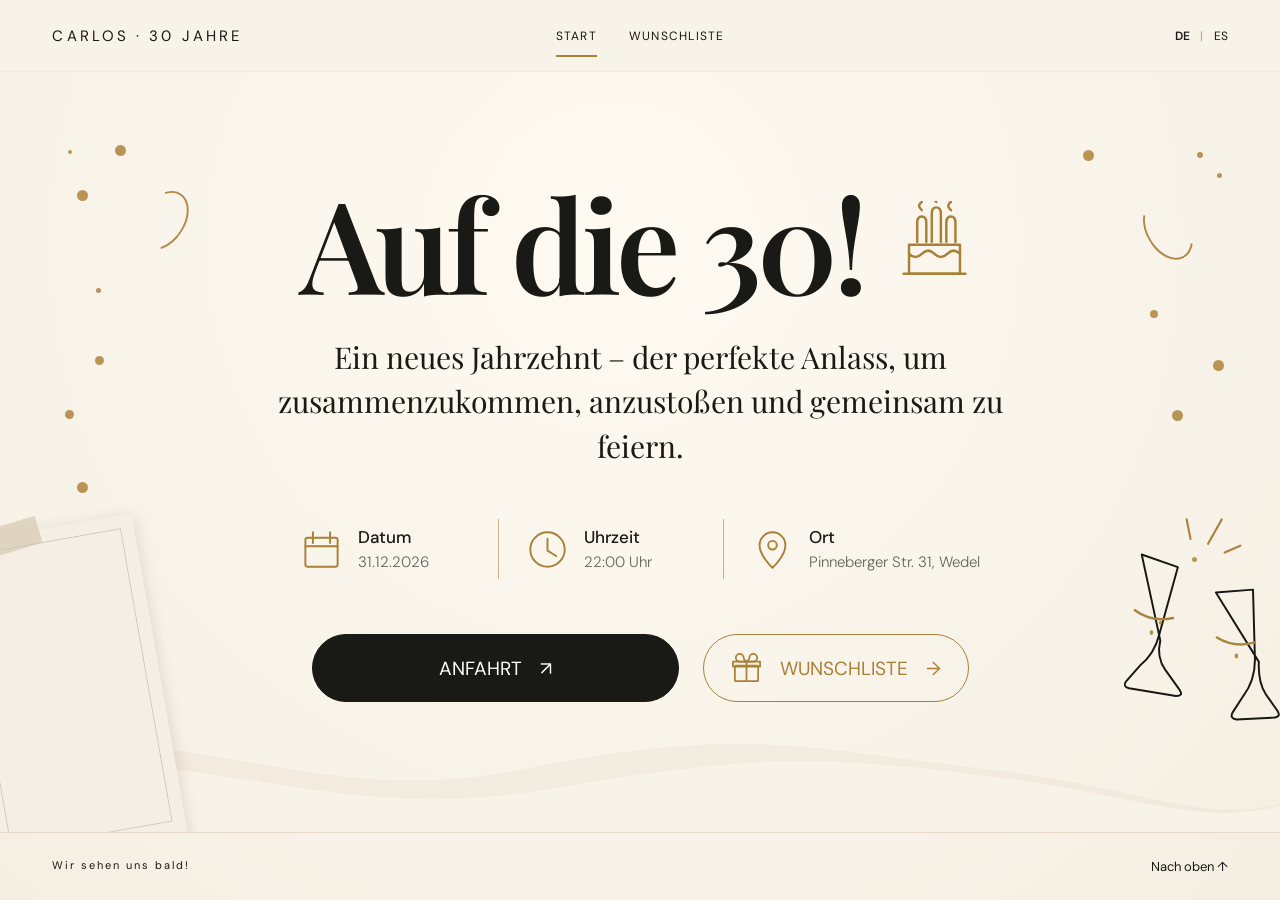
==== index.html @ d08de198 "Diseño primero" ====
<!doctype html>
<html lang="de">
<head>
  <meta charset="utf-8">
  <meta name="viewport" content="width=device-width, initial-scale=1">
  <meta name="theme-color" content="#f8f3e9">
  <title>Carlos · 30 Jahre</title>
  <link rel="preconnect" href="https://fonts.googleapis.com">
  <link rel="preconnect" href="https://fonts.gstatic.com" crossorigin>
  <link href="https://fonts.googleapis.com/css2?family=DM+Sans:wght@300;400;500;600&family=Playfair+Display:wght@400;500;600;700&display=swap" rel="stylesheet">
  <link rel="stylesheet" href="css/styles.css">
</head>
<body>
  <header class="header">
    <a class="wordmark" href="#inicio" data-i18n="wordmark">CARLOS · 30 JAHRE</a>
    <button class="menu-toggle" aria-label="Menü öffnen" aria-expanded="false" data-i18n-aria-label="menuOpen">☰</button>
    <nav class="nav">
      <a class="active" href="#inicio" data-i18n="home">START</a>
      <a href="#wishlist" data-i18n="wishlist" data-view="wishlist">WUNSCHLISTE</a>
    </nav>
    <div class="languages" aria-label="Sprache auswählen">
      <button class="selected" data-lang="de" aria-pressed="true">DE</button>
      <span>|</span>
      <button data-lang="es" aria-pressed="false">ES</button>
    </div>
  </header>

  <main>
    <section class="hero" id="inicio">
      <div class="confetti" aria-hidden="true">
        <i class="dot d1"></i><i class="dot d2"></i><i class="dot d3"></i><i class="dot d4"></i>
        <i class="dot d5"></i><i class="dot d6"></i><i class="dot d7"></i><i class="dot d8"></i>
        <i class="dot d9"></i><i class="dot d10"></i><i class="dot d11"></i><i class="dot d12"></i>
        <i class="dot d13"></i><i class="dot d14"></i><i class="dot d15"></i><i class="dot d16"></i>
        <i class="squiggle q1"></i><i class="squiggle q2"></i><i class="squiggle q3"></i>
      </div>

      <div class="hero-copy">

        <div class="headline-row">
          <h1 data-i18n="headline">Auf die 30!</h1>
          <svg class="cake" viewBox="0 0 100 100" aria-label="Geburtstagstorte" role="img" data-i18n-aria-label="cakeAlt">
            <g fill="none" stroke="currentColor" stroke-width="2.7" stroke-linecap="round" stroke-linejoin="round">
              <path d="M22 48h56v32H22zM22 58q7 7 14 0t14 0t14 0t14 0"/>
              <path d="M16 80h68M31 45V24q0-7 5-7t5 7v21M47 45V14q0-7 5-7t5 7v31M63 45V24q0-7 5-7t5 7v21"/>
              <path d="M36 10q-6-5 0-9M52 1q-6-5 0-9M68 10q-6-5 0-9"/>
            </g>
          </svg>
        </div>

        <p class="subtitle" data-i18n="subtitle">Ein neues Jahrzehnt – der perfekte Anlass, um zusammenzukommen, anzustoßen und gemeinsam zu feiern.</p>

        <div class="event-info">
          <div class="info-item">
            <svg viewBox="0 0 40 40" aria-hidden="true"><g fill="none" stroke="currentColor" stroke-width="1.8" stroke-linecap="round" stroke-linejoin="round"><rect x="5" y="9" width="30" height="27" rx="2"/><path d="M12 4v10M28 4v10M5 17h30"/></g></svg>
            <div><strong data-i18n="dateLabel">Datum</strong><span>31.12.2026</span></div>
          </div>
          <div class="info-item">
            <svg viewBox="0 0 40 40" aria-hidden="true"><g fill="none" stroke="currentColor" stroke-width="1.8" stroke-linecap="round" stroke-linejoin="round"><circle cx="20" cy="20" r="16"/><path d="M20 10v11l8 5"/></g></svg>
            <div><strong data-i18n="timeLabel">Uhrzeit</strong><span>22:00 Uhr</span></div>
          </div>
          <div class="info-item">
            <svg viewBox="0 0 40 40" aria-hidden="true"><g fill="none" stroke="currentColor" stroke-width="1.8" stroke-linecap="round" stroke-linejoin="round"><path d="M32 16c0 10-12 21-12 21S8 26 8 16a12 12 0 1 1 24 0Z"/><circle cx="20" cy="16" r="4"/></g></svg>
            <div><strong data-i18n="placeLabel">Ort</strong><span>Pinneberger Str. 31, Wedel</span></div>
          </div>
        </div>

        <div class="actions">
          <a class="button primary" href="https://www.google.com/maps/search/?api=1&amp;query=Pinneberger+Str.+31%2C+Wedel" target="_blank" rel="noopener noreferrer"><span data-i18n="directions">ANFAHRT</span> <span>↗</span></a>
          <a class="button secondary" href="#wishlist" data-view="wishlist">
            <svg viewBox="0 0 32 32" aria-hidden="true"><g fill="none" stroke="currentColor" stroke-width="1.8" stroke-linecap="round" stroke-linejoin="round"><rect x="4" y="13" width="24" height="16" rx="1"/><path d="M2 9h28v5H2zM16 9v20"/><path d="M16 9H9a4 4 0 1 1 4-4c0 2 3 4 3 4Z"/><path d="M16 9h7a4 4 0 1 0-4-4c0 2-3 4-3 4Z"/></g></svg>
            <span data-i18n="wishlist">WUNSCHLISTE</span> <span>→</span>
          </a>
        </div>
      </div>

      <div class="photo-frame" aria-hidden="true"><img src="assets/dinner-photo.jpg" alt=""></div>

      <svg class="champagne" viewBox="0 0 210 300" aria-hidden="true">
        <g fill="none" stroke="#171713" stroke-width="2" stroke-linecap="round" stroke-linejoin="round">
          <path d="M54 45 91 58 72 127q-5 20-20 32l-14 16q-4 5 3 7l48 8q8 0 4-6l-15-21q-9-13-5-30z"/><path d="M47 102q18 13 39 8" stroke="#aa833e" stroke-width="2.5"/>
          <path d="M130 84 168 81 170 153q0 21-12 37l-11 17q-3 6 4 7l39-2q7-1 3-7l-12-17q-8-13-7-33z"/><path d="M131 130q18 11 39 5" stroke="#aa833e" stroke-width="2.5"/>
          <path d="M104 29l-4-20M122 34l14-25M139 43l16-7" stroke="#aa833e" stroke-width="2.2"/>
        </g>
        <g fill="#b28a45"><ellipse cx="64" cy="125" rx="1.8" ry="2.5"/><ellipse cx="73" cy="115" rx="1.5" ry="2"/><ellipse cx="151" cy="149" rx="1.8" ry="2.5"/></g>
      </svg>

      <svg class="wave" viewBox="0 0 1440 120" preserveAspectRatio="none" aria-hidden="true"><path d="M0 40C220 5 350 100 590 57S900 35 1100 56s245 56 340 36V120H0Z" fill="#e9dfcf" opacity=".42"/><path d="M0 62C220 25 360 115 610 78s310-35 500-14 230 50 330 30v26H0Z" fill="#f8f3e9"/></svg>
    </section>

    <section class="wishlist-section" id="wishlist" hidden aria-labelledby="wishlist-title">
      <div class="wishlist-intro">
        <h1 id="wishlist-title" data-i18n="wishlistTitle">Eine kleine Wunschliste</h1>
        <p class="wishlist-lead" data-i18n="wishlistLead">Wenn du mir etwas schenken möchtest, findest du hier ein paar Ideen. Das Wichtigste ist, dass wir zusammen feiern. ♡</p>
      </div>
      <p class="wishlist-status" id="wishlist-status" role="status" aria-live="polite" data-i18n="wishlistLoading">Die Wunschliste wird geladen …</p>
      <div class="gift-grid" id="gift-grid"></div>
      <p class="wishlist-note" data-i18n="wishlistNote">Danke, dass du mit mir feierst. ♡</p>
    </section>
    <iframe name="wishlist-api-frame" id="wishlist-api-frame" title="" aria-hidden="true" class="api-frame"></iframe>
  </main>

  <footer><span data-i18n="footer">Wir sehen uns bald!</span><a href="#inicio" data-i18n="backToTop">Nach oben ↑</a></footer>
  <script src="js/script.js"></script>
</body>
</html>
---- css/styles.css ----
/* Carlos · 30 Jahre — visual system based on the supplied reference */
:root{--paper:#f8f3e9;--ink:#191915;--gold:#a98038;--line:#d7c5a7;--muted:#85827b;--serif:"Playfair Display",Georgia,serif;--sans:"DM Sans",Arial,sans-serif}
*{box-sizing:border-box}
html{scroll-behavior:smooth}
body{margin:0;color:var(--ink);background:radial-gradient(ellipse at 48% 27%,#fffaf1 0,#f8f3e9 63%,#f5eee2 100%);font-family:var(--sans);font-weight:400}
a{color:inherit;text-decoration:none}
button{font:inherit}
.header{height:72px;display:grid;grid-template-columns:1fr auto 1fr;align-items:center;padding:0 4.1%;position:relative;z-index:10;background:rgba(248,243,233,.94);border-bottom:1px solid rgba(191,169,133,.12)}
.wordmark{font-size:15px;letter-spacing:3.1px;white-space:nowrap}
.nav{display:flex;align-items:center;gap:32px;height:100%}
.nav a{height:100%;display:flex;align-items:center;position:relative;font-size:12px;letter-spacing:1.25px;white-space:nowrap}
.nav a.active:after{content:"";position:absolute;bottom:14px;left:0;right:0;height:2px;background:var(--gold)}
.languages{justify-self:end;display:flex;align-items:center;gap:10px;font-size:12px;letter-spacing:1px}
.languages button{border:0;background:none;padding:4px 0;cursor:pointer;color:var(--ink)}
.languages button.selected{font-weight:600}.languages span{color:#b4a38b}
.menu-toggle{display:none}
.hero{position:relative;min-height:930px;overflow:hidden;isolation:isolate}
.hero-copy{position:relative;z-index:2;text-align:center;padding:20px 24px 0;margin:0 auto;max-width:900px}
.headline-row{display:flex;align-items:center;justify-content:center;gap:25px}
h1{font-family:var(--serif);font-weight:600;font-size:clamp(76px,10vw,132px);line-height:1.03;letter-spacing:-5px;margin:0}
.cake{width:91px;height:91px;color:var(--gold);flex-shrink:0;margin-top:8px}
.subtitle{font-family:var(--serif);font-size:30px;line-height:1.48;margin:26px auto 51px;max-width:800px}
.event-info{display:flex;align-items:center;justify-content:center;margin:0 auto 55px;max-width:680px}
.info-item{display:flex;align-items:center;text-align:left;gap:15px;flex:1;padding:4px 27px;border-right:1px solid #c8b18b;min-height:60px}
.info-item:first-child{padding-left:0}.info-item:last-child{border:0;padding-right:0}
.info-item svg{width:43px;height:43px;color:var(--gold);flex-shrink:0}
.info-item strong,.info-item span{display:block;white-space:nowrap}
.info-item strong{font-size:17px;font-weight:500;margin-bottom:4px}
.info-item span{font-size:15px;color:#66635e;font-weight:300}
.actions{display:flex;justify-content:center;align-items:center;gap:24px}
.button{height:68px;border-radius:40px;display:inline-flex;align-items:center;justify-content:center;gap:18px;padding:0 39px;font-size:14px;letter-spacing:2px;white-space:nowrap;transition:transform .2s,background .2s}
.button:hover{transform:translateY(-2px)}
.button.primary{background:#191915;color:#fff;border:1px solid #191915;min-width:367px}
.button.primary span{font-size:19px;letter-spacing:0}
.button.secondary{border:1.5px solid var(--gold);min-width:235px;color:var(--ink);padding:0 27px}
.button.secondary svg{width:31px;height:31px;color:var(--gold)}
.button.secondary span{color:var(--gold);font-size:19px;letter-spacing:0}
.photo-frame{position:absolute;z-index:1;left:-28px;top:455px;width:190px;height:335px;background:#f4eee4;padding:13px 13px 24px;transform:rotate(-10deg);box-shadow:0 4px 16px #59462b30}
.photo-frame:before{content:"";position:absolute;top:-10px;left:26px;width:70px;height:28px;background:#d6c8aeaa;transform:rotate(-7deg)}
.photo-frame img{width:100%;height:100%;object-fit:cover;display:block;filter:sepia(.12) contrast(1.03)}
.champagne{position:absolute;right:-14px;top:435px;width:205px;height:300px;z-index:1}
.wave{position:absolute;z-index:0;bottom:0;left:0;width:100%;height:120px}
.confetti{position:absolute;inset:0;z-index:0;pointer-events:none}
.dot{position:absolute;display:block;width:7px;height:7px;background:#b28a45;border-radius:50%;opacity:.9}
.d1{top:78px;left:5.3%;width:4px;height:4px}.d2{top:73px;left:9%;width:11px;height:11px}.d3{top:118px;left:6%;width:11px;height:11px}.d4{top:216px;left:7.5%;width:5px;height:5px}.d5{top:284px;left:7.4%;width:9px;height:9px}.d6{top:338px;left:5.1%;width:9px;height:9px}.d7{top:410px;left:6%;width:11px;height:11px}.d8{top:78px;right:14.5%;width:11px;height:11px}.d9{top:80px;right:6%;width:6px;height:6px}.d10{top:101px;right:4.5%;width:5px;height:5px}.d11{top:238px;right:9.5%;width:8px;height:8px}.d12{top:288px;right:4.4%;width:11px;height:11px}.d13{top:338px;right:7.6%;width:11px;height:11px}.d14{top:485px;right:6.5%;width:5px;height:5px}.d15{top:733px;left:22%;width:10px;height:10px}.d16{top:762px;left:24%;width:8px;height:8px}
.squiggle{position:absolute;width:44px;height:65px;border:2px solid var(--gold);border-left-color:transparent;border-bottom-color:transparent;border-radius:50%;opacity:.9}
.q1{top:116px;left:11%;transform:rotate(34deg)}.q2{top:125px;right:7%;transform:rotate(150deg)}.q3{top:765px;left:26%;width:28px;height:16px;transform:rotate(-20deg)}
.important{position:relative;z-index:3;text-align:center;padding:18px 20px 35px;background:transparent}
.important h2,.celebration h2{font-family:var(--serif);font-size:48px;font-weight:600;letter-spacing:-1.5px;margin:0}
.gold-line{display:block;width:66px;height:2px;background:var(--gold);margin:24px auto 25px}
.important-text{font-family:var(--serif);font-size:24px;line-height:1.45;margin:0 auto 24px}
.heart{font-family:var(--sans)}
.optional{font-size:21px;color:var(--muted);font-weight:300;margin:0}
.faq{max-width:892px;margin:0 auto 65px;padding:0 0}
.faq details{border:1px solid #e2d6c3;border-radius:13px;overflow:hidden}
.faq summary{list-style:none;cursor:pointer;display:flex;align-items:center;gap:34px;padding:24px 35px;min-height:106px}
.faq summary::-webkit-details-marker{display:none}
.question-mark{width:42px;height:42px;border:2px solid var(--ink);border-radius:50%;display:flex;align-items:center;justify-content:center;font-family:var(--serif);font-size:29px;flex-shrink:0}
.faq-label{display:flex;flex-direction:column;gap:6px;flex:1}
.faq-label strong{font-size:22px;font-weight:400}
.faq-label small{font-size:18px;color:#6f6c66;font-weight:300}
.chevron{width:12px;height:12px;border-right:2px solid;border-bottom:2px solid;transform:rotate(45deg);margin-right:4px;margin-top:-6px;transition:transform .2s}
details[open] .chevron{transform:rotate(225deg);margin-top:6px}
.faq-content{padding:0 35px 28px 111px;font-size:16px;line-height:1.65;color:#5c5952}
.faq-content h3{font-size:17px;color:var(--ink);font-weight:500;margin:18px 0 4px}
.faq-content p{margin:0}
.celebration{text-align:center;padding:70px 20px 100px;border-top:1px solid #e9dfcf}
.celebration .eyebrow{font-size:12px;margin-bottom:15px}
.celebration h2{font-size:42px}
.celebration>p:last-child{color:var(--muted)}
footer{display:flex;justify-content:space-between;padding:25px 4.1%;font-size:11px;letter-spacing:2px;border-top:1px solid #e7dccb}
footer a{letter-spacing:0;font-size:13px}
@media(min-width:1200px){.hero-copy{padding-top:105px}.hero{min-height:930px}}
@media(max-width:760px){
 .header{height:66px;grid-template-columns:1fr auto auto;gap:16px;padding:0 20px}
 .wordmark{font-size:12px;letter-spacing:2px}
 .menu-toggle{display:block;border:0;background:none;font-size:23px;padding:5px;grid-column:2}
 .nav{display:none;position:absolute;top:66px;left:0;right:0;height:auto;background:var(--paper);padding:14px 22px 22px;flex-direction:column;align-items:flex-start;gap:0;border-bottom:1px solid var(--line)}
 .nav.open{display:flex}.nav a{height:44px}.nav a.active:after{bottom:3px}
 .languages{grid-column:3;grid-row:1;font-size:11px}
 .hero{min-height:790px}
 .hero-copy{padding:20px 17px 0}
 .eyebrow{font-size:12px;letter-spacing:3px;margin-bottom:25px}
 .headline-row{gap:8px}
 h1{font-size:clamp(52px,12vw,82px);letter-spacing:-2.8px}
 .cake{width:49px;height:58px}
 .subtitle{font-size:19px;line-height:1.5;margin:22px auto 34px}
 .desktop{display:none}
 .event-info{max-width:450px;margin-bottom:32px}
 .info-item{padding:3px 10px;gap:7px;min-height:54px}
 .info-item:first-child{padding-left:0}.info-item:last-child{padding-right:0}
 .info-item svg{width:29px;height:29px}
 .info-item strong{font-size:13px}.info-item span{font-size:11px}
 .actions{flex-direction:column;gap:12px}
 .button{height:55px;font-size:11px;letter-spacing:1.4px;padding:0 22px;width:min(100%,340px);min-width:0!important}
 .button.primary{justify-content:space-between}
 .button.secondary{justify-content:center}
 .photo-frame{left:-39px;top:540px;width:120px;height:205px;padding:8px 8px 16px}
 .champagne{width:120px;height:190px;top:550px;right:-30px}
 .wave{height:72px}
 .d15{top:670px}.d16{top:690px}
 .important{padding:18px 18px 32px}
 .important h2{font-size:37px}
 .gold-line{margin:19px auto 21px}
 .important-text{font-size:18px;line-height:1.55}
 .optional{font-size:15px}
 .faq{margin:0 18px 45px}
 .faq summary{padding:18px 16px;gap:14px;min-height:88px}
 .question-mark{width:35px;height:35px;font-size:24px}
 .faq-label strong{font-size:16px}.faq-label small{font-size:12px}
 .chevron{width:10px;height:10px}
 .faq-content{padding:0 18px 22px 65px;font-size:14px}
 .celebration{padding:50px 20px 65px}
 .celebration h2{font-size:34px}
 footer{padding:20px;font-size:9px}
}
@media(max-width:390px){.wordmark{font-size:10px;letter-spacing:1.5px}.languages{gap:6px}.info-item{padding:2px 6px}.info-item svg{width:25px;height:25px}.info-item span{font-size:10px}.subtitle{font-size:17px}}




.hero {
  min-height: 760px;
}

@media (max-width: 760px) {
  .hero {
    min-height: 740px;
  }
}


/* Header fijo al desplazarse */
.header {
  position: fixed;
  top: 0;
  left: 0;
  right: 0;
  width: 100%;
  z-index: 1000;
  background: rgba(248, 243, 233, 0.96);
  backdrop-filter: blur(10px);
  -webkit-backdrop-filter: blur(10px);
}

/* Evita que el header tape el inicio de la portada */
body {
  padding-top: 72px;
}

html {
  scroll-padding-top: 85px;
}

@media (max-width: 760px) {
  body {
    padding-top: 66px;
  }
}


/* Native wishlist: rendered in this document, sharing the global header, language and footer. */
.wishlist-section{min-height:calc(100vh - 150px);padding:34px clamp(20px,4vw,64px) 70px;background:var(--paper,#f8f3e9)}
.wishlist-section[hidden]{display:none!important}
.wishlist-intro{max-width:900px;margin:0 auto 54px;text-align:center}
.wishlist-intro .eyebrow{color:#ad823b;font-size:12px;letter-spacing:.22em;font-weight:600}
.wishlist-intro h1{margin:18px 0 20px;font-family:'Playfair Display',Georgia,serif;font-weight:400;font-size:clamp(42px,6vw,76px);line-height:1.08;letter-spacing:-.045em}
.wishlist-lead{max-width:780px;margin:0 auto;color:#777268;font-family:'Playfair Display',Georgia,serif;font-size:clamp(18px,2vw,25px);line-height:1.65}
.wishlist-status{text-align:center;color:#777268;min-height:24px;margin:0 auto 28px}
.gift-grid{display:grid;grid-template-columns:repeat(3,minmax(0,1fr));gap:26px;max-width:1400px;margin:0 auto}
.gift-card{display:flex;flex-direction:column;min-width:0;padding:24px;border:1px solid #e7dece;border-radius:18px;background:#fffdf8;box-shadow:0 10px 30px #32271408}
.gift-image-wrap{height:240px;display:flex;place-items:center;overflow:hidden;border-radius:12px;background:#fff;margin-bottom:20px}
.gift-image{display: block;width: 100%;height: 100%;padding: 12px;object-fit: contain;object-position: center;}
.gift-type{margin:0 0 8px;color:#a78443;text-transform:uppercase;letter-spacing:.14em;font-size:10px;font-weight:600}
.gift-card h2{margin:0 0 10px;font:400 clamp(22px,2vw,30px)/1.2 'Playfair Display',Georgia,serif}
.gift-meta{color:#777268;font-size:13px;margin:0 0 16px}
.gift-availability{font-size:12px;color:#777268;margin:auto 0 16px;padding-top:8px}
.gift-actions{display:flex;gap:10px;flex-wrap:wrap;margin-top:4px}
.gift-actions .button,.gift-actions button{font:500 12px 'DM Sans',Arial,sans-serif;letter-spacing:.04em;text-decoration:none;cursor:pointer;border:1px solid #24241f;border-radius:999px;padding:12px 16px}
.gift-actions .button{background:transparent;color:#24241f}
.gift-actions button{background:#24241f;color:#fff}
.gift-actions button:disabled{opacity:.45;cursor:not-allowed}
.gift-form{display:grid;gap:12px;margin-top:18px;padding-top:18px;border-top:1px solid #e7dece}
.gift-form label{display:grid;gap:5px;font-size:12px;color:#5f5b53}
.gift-form input{width:100%;min-width:0;border:1px solid #ded4c3;border-radius:8px;background:#fff;padding:11px 12px;font:14px 'DM Sans',Arial,sans-serif;color:#24241f}
.gift-form .consent{display:flex;align-items:flex-start;gap:9px;line-height:1.45}
.gift-form .consent input{width:auto;margin-top:3px}
.gift-form-message{margin:0;font-size:12px;color:#777268}
.gift-form-message.error{color:#a33d2d}
.wishlist-note{text-align:center;color:#9b927f;margin:46px 0 0;font-family:'Playfair Display',Georgia,serif;font-size:19px}
.api-frame{position:absolute;width:1px;height:1px;left:-9999px;border:0;visibility:hidden}
@media(max-width:900px){.gift-grid{grid-template-columns:repeat(2,minmax(0,1fr));gap:16px}.gift-card{padding:16px}.gift-image-wrap{height:200px}}
@media(max-width:560px){.wishlist-section{padding:24px 16px 50px}.wishlist-intro{margin-bottom:34px}.gift-grid{grid-template-columns:1fr;gap:16px}.gift-card{padding:18px}.gift-image-wrap{height:230px}.wishlist-intro h1{font-size:42px}.wishlist-lead{font-size:18px}}

[hidden]{display:none!important}
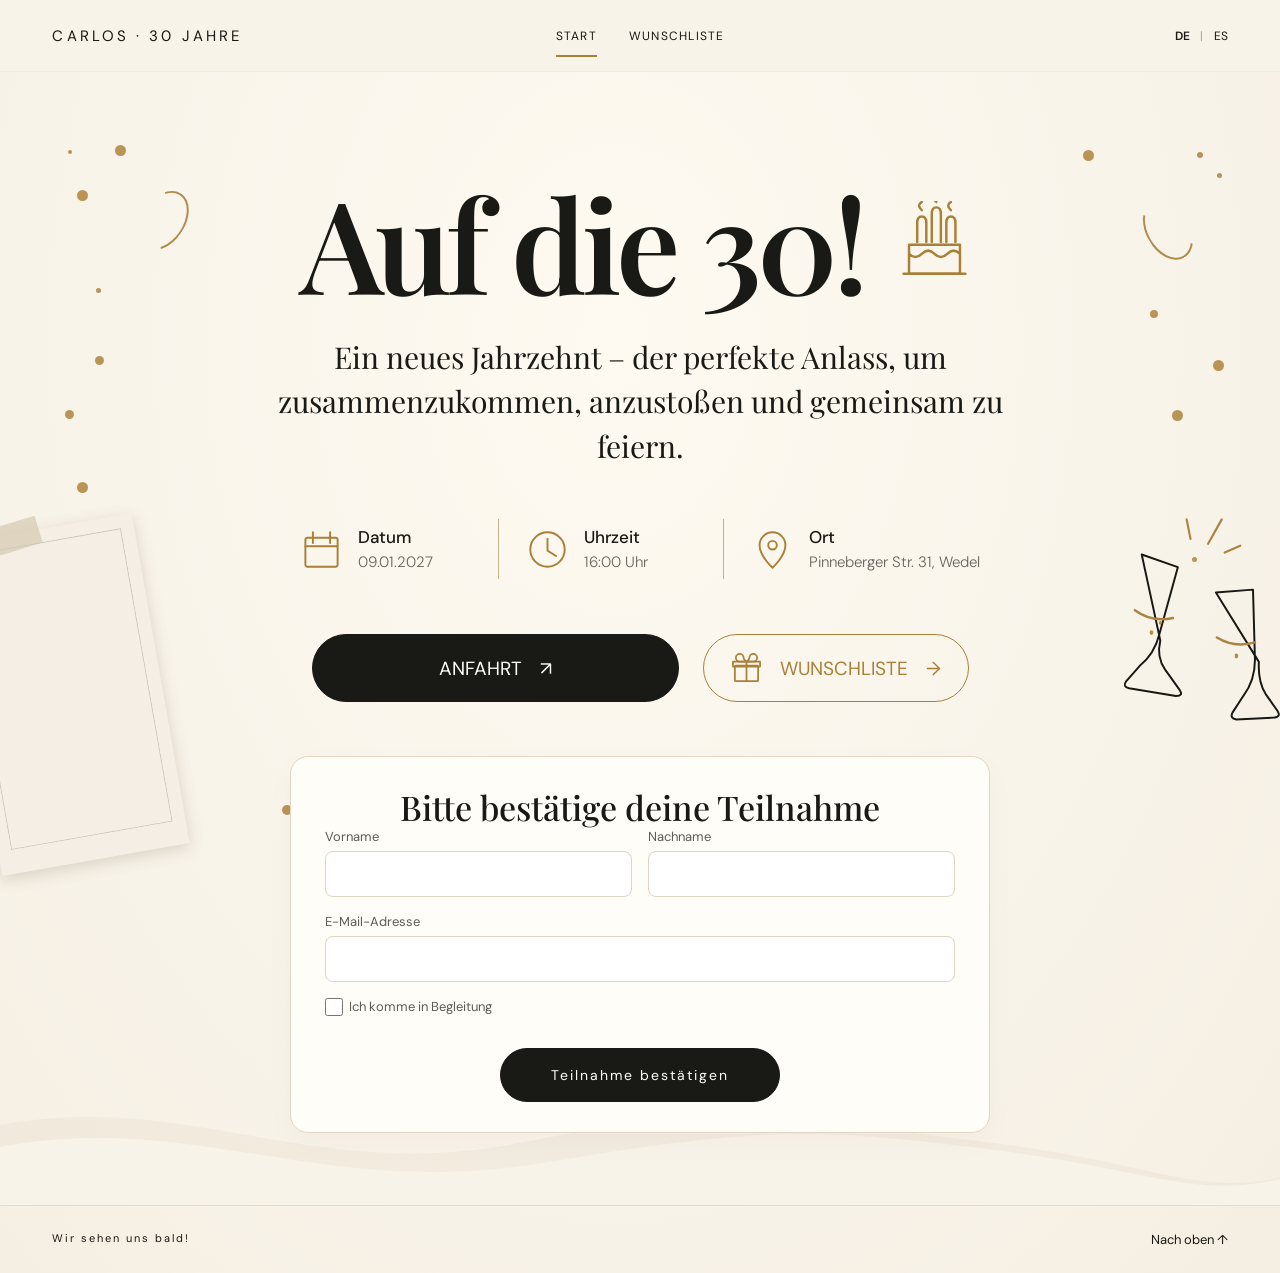
==== commit c5a1a756: "App mejorada" ====
--- a/index.html
+++ b/index.html
@@ -1,4 +1,4 @@
-<!doctype html>
+﻿<!doctype html>
 <html lang="de">
 <head>
   <meta charset="utf-8">
@@ -12,10 +12,10 @@
 </head>
 <body>
   <header class="header">
-    <a class="wordmark" href="#inicio" data-i18n="wordmark">CARLOS · 30 JAHRE</a>
+    <a class="wordmark" href="./" data-i18n="wordmark">CARLOS · 30 JAHRE</a>
     <button class="menu-toggle" aria-label="Menü öffnen" aria-expanded="false" data-i18n-aria-label="menuOpen">☰</button>
     <nav class="nav">
-      <a class="active" href="#inicio" data-i18n="home">START</a>
+      <a class="active" href="./" data-view="home" data-i18n="home">START</a>
       <a href="#wishlist" data-i18n="wishlist" data-view="wishlist">WUNSCHLISTE</a>
     </nav>
     <div class="languages" aria-label="Sprache auswählen">
@@ -53,11 +53,11 @@
         <div class="event-info">
           <div class="info-item">
             <svg viewBox="0 0 40 40" aria-hidden="true"><g fill="none" stroke="currentColor" stroke-width="1.8" stroke-linecap="round" stroke-linejoin="round"><rect x="5" y="9" width="30" height="27" rx="2"/><path d="M12 4v10M28 4v10M5 17h30"/></g></svg>
-            <div><strong data-i18n="dateLabel">Datum</strong><span>31.12.2026</span></div>
+            <div><strong data-i18n="dateLabel">Datum</strong><span>09.01.2027</span></div>
           </div>
           <div class="info-item">
             <svg viewBox="0 0 40 40" aria-hidden="true"><g fill="none" stroke="currentColor" stroke-width="1.8" stroke-linecap="round" stroke-linejoin="round"><circle cx="20" cy="20" r="16"/><path d="M20 10v11l8 5"/></g></svg>
-            <div><strong data-i18n="timeLabel">Uhrzeit</strong><span>22:00 Uhr</span></div>
+            <div><strong data-i18n="timeLabel">Uhrzeit</strong><span>16:00 Uhr</span></div>
           </div>
           <div class="info-item">
             <svg viewBox="0 0 40 40" aria-hidden="true"><g fill="none" stroke="currentColor" stroke-width="1.8" stroke-linecap="round" stroke-linejoin="round"><path d="M32 16c0 10-12 21-12 21S8 26 8 16a12 12 0 1 1 24 0Z"/><circle cx="20" cy="16" r="4"/></g></svg>
@@ -72,6 +72,23 @@
             <span data-i18n="wishlist">WUNSCHLISTE</span> <span>→</span>
           </a>
         </div>
+
+        <section class="rsvp" aria-labelledby="rsvp-title">
+          <h2 id="rsvp-title" data-i18n="rsvpTitle">Confirma tu asistencia</h2>
+          <p class="rsvp-closed" id="rsvp-closed" role="status" data-i18n="rsvpClosed" hidden>El plazo para confirmar asistencia ya terminó.</p>
+          <form id="rsvp-form" class="rsvp-form">
+            <label><span data-i18n="rsvpFirstName">Nombre</span><input name="firstName" autocomplete="given-name" required maxlength="100"></label>
+            <label><span data-i18n="rsvpLastName">Apellido</span><input name="lastName" autocomplete="family-name" required maxlength="100"></label>
+            <label class="rsvp-email"><span data-i18n="rsvpEmail">Correo electrónico</span><input name="email" type="email" autocomplete="email" required maxlength="200"></label>
+            <label class="rsvp-companion-toggle"><input id="rsvp-has-guest" type="checkbox"><span data-i18n="rsvpHasGuest">Vengo con alguien</span></label>
+            <div class="rsvp-guest-fields" id="rsvp-guest-fields" hidden>
+              <label><span data-i18n="rsvpGuestFirstName">Nombre del acompañante</span><input name="guestFirstName" autocomplete="off" maxlength="100" disabled></label>
+              <label><span data-i18n="rsvpGuestLastName">Apellido del acompañante</span><input name="guestLastName" autocomplete="off" maxlength="100" disabled></label>
+            </div>
+            <p class="rsvp-message" id="rsvp-message" role="status" aria-live="polite"></p>
+            <button class="button primary" type="submit" data-i18n="rsvpSubmit">Confirmar asistencia</button>
+          </form>
+        </section>
       </div>
 
       <div class="photo-frame" aria-hidden="true"><img src="assets/dinner-photo.jpg" alt=""></div>
@@ -91,16 +108,26 @@
     <section class="wishlist-section" id="wishlist" hidden aria-labelledby="wishlist-title">
       <div class="wishlist-intro">
         <h1 id="wishlist-title" data-i18n="wishlistTitle">Eine kleine Wunschliste</h1>
-        <p class="wishlist-lead" data-i18n="wishlistLead">Wenn du mir etwas schenken möchtest, findest du hier ein paar Ideen. Das Wichtigste ist, dass wir zusammen feiern. ♡</p>
+        <div class="wishlist-lead">
+          <p data-i18n="wishlistLead1">Geschenke sind absolut kein Muss, aber ich freue mich natürlich immer sehr darüber und nehme sie mit großer Freude entgegen.</p>
+          <p data-i18n="wishlistLead2">Wenn du mir eine Freude machen möchtest, aber nicht genau weißt, was du schenken sollst, habe ich diese kleine Liste mit ein paar Ideen zusammengestellt, die mir gefallen könnten. Du musst dich natürlich nicht daran halten! Über jedes Geschenk, das dir einfällt, freue ich mich – die Liste soll dir nur eine kleine Hilfe sein, falls du eine brauchst.</p>
+          <p data-i18n="wishlistLead3">Und vor allem zählt, dass wir gemeinsam eine schöne Zeit verbringen, die Feier genießen und schöne Erinnerungen schaffen. Ein Geschenk ist dabei nicht das Wichtigste.</p>
+        </div>
+      </div>
+      <div class="gift-filters" role="group" aria-label="Filter gifts" data-i18n-aria-label="giftFiltersLabel">
+        <button type="button" class="gift-filter is-active" data-gift-filter="all" aria-pressed="true" data-i18n="filterAll">Alle</button>
+        <button type="button" class="gift-filter" data-gift-filter="individual" aria-pressed="false" data-i18n="filterIndividual">Einzelgeschenke</button>
+        <button type="button" class="gift-filter" data-gift-filter="grupal" aria-pressed="false" data-i18n="filterGroup">Gruppengeschenke</button>
+        <button type="button" class="gift-filter" data-gift-filter="gutschein" aria-pressed="false" data-i18n="filterVoucher">Gutscheine</button>
       </div>
       <p class="wishlist-status" id="wishlist-status" role="status" aria-live="polite" data-i18n="wishlistLoading">Die Wunschliste wird geladen …</p>
       <div class="gift-grid" id="gift-grid"></div>
-      <p class="wishlist-note" data-i18n="wishlistNote">Danke, dass du mit mir feierst. ♡</p>
+      <p class="wishlist-note" data-i18n="wishlistNote">Danke, dass du mit mir feierst ♡</p>
     </section>
     <iframe name="wishlist-api-frame" id="wishlist-api-frame" title="" aria-hidden="true" class="api-frame"></iframe>
   </main>
 
-  <footer><span data-i18n="footer">Wir sehen uns bald!</span><a href="#inicio" data-i18n="backToTop">Nach oben ↑</a></footer>
+  <footer><span data-i18n="footer">Wir sehen uns bald!</span><a class="back-to-top" href="./" data-i18n="backToTop">Nach oben ↑</a></footer>
   <script src="js/script.js"></script>
 </body>
 </html>
--- a/css/styles.css
+++ b/css/styles.css
@@ -165,9 +165,16 @@
 .wishlist-intro{max-width:900px;margin:0 auto 54px;text-align:center}
 .wishlist-intro .eyebrow{color:#ad823b;font-size:12px;letter-spacing:.22em;font-weight:600}
 .wishlist-intro h1{margin:18px 0 20px;font-family:'Playfair Display',Georgia,serif;font-weight:400;font-size:clamp(42px,6vw,76px);line-height:1.08;letter-spacing:-.045em}
-.wishlist-lead{max-width:780px;margin:0 auto;color:#777268;font-family:'Playfair Display',Georgia,serif;font-size:clamp(18px,2vw,25px);line-height:1.65}
+.wishlist-lead{max-width:780px;margin:0 auto;color:#777268;font-family:'Playfair Display',Georgia,serif;font-size:clamp(16px,1.5vw,19px);line-height:1.7;text-align:justify;text-justify:inter-word;text-align-last:left}
+.wishlist-lead p{margin:0 0 14px}.wishlist-lead p:last-child{margin-bottom:0}
 .wishlist-status{text-align:center;color:#777268;min-height:24px;margin:0 auto 28px}
-.gift-grid{display:grid;grid-template-columns:repeat(3,minmax(0,1fr));gap:26px;max-width:1400px;margin:0 auto}
+.gift-filters{display:flex;justify-content:center;gap:10px;flex-wrap:wrap;margin:0 auto 24px}
+.gift-filter{padding:10px 17px;border:1px solid #d7c5a7;border-radius:999px;background:transparent;color:#4e493f;font:500 12px 'DM Sans',Arial,sans-serif;letter-spacing:.04em;cursor:pointer;transition:background .2s,color .2s,border-color .2s}
+.gift-filter:hover,.gift-filter.is-active{border-color:#191915;background:#191915;color:#fff}
+.gift-filter:focus-visible{outline:2px solid var(--gold);outline-offset:3px}
+.gift-grid{display:grid;grid-template-columns:repeat(3,minmax(0,1fr));gap:26px;max-width:1400px;margin:0 auto;transition:opacity .18s ease,transform .26s cubic-bezier(.22,1,.36,1)}
+.gift-grid.is-filtering-out{opacity:0;transform:translateY(5px)}
+.gift-grid.is-filtering-in{opacity:0;transform:translateY(9px)}
 .gift-card{display:flex;flex-direction:column;min-width:0;padding:24px;border:1px solid #e7dece;border-radius:18px;background:#fffdf8;box-shadow:0 10px 30px #32271408}
 .gift-image-wrap{height:240px;display:flex;place-items:center;overflow:hidden;border-radius:12px;background:#fff;margin-bottom:20px}
 .gift-image{display: block;width: 100%;height: 100%;padding: 12px;object-fit: contain;object-position: center;}
@@ -176,21 +183,59 @@
 .gift-meta{color:#777268;font-size:13px;margin:0 0 16px}
 .gift-availability{font-size:12px;color:#777268;margin:auto 0 16px;padding-top:8px}
 .gift-actions{display:flex;gap:10px;flex-wrap:wrap;margin-top:4px}
-.gift-actions .button,.gift-actions button{font:500 12px 'DM Sans',Arial,sans-serif;letter-spacing:.04em;text-decoration:none;cursor:pointer;border:1px solid #24241f;border-radius:999px;padding:12px 16px}
+.gift-actions .button,.gift-actions button{display:flex;flex:1 1 calc(50% - 5px);min-width:0;min-height:48px;align-items:center;justify-content:center;text-align:center;font:500 12px 'DM Sans',Arial,sans-serif;letter-spacing:.04em;text-decoration:none;cursor:pointer;border:1px solid #24241f;border-radius:999px;padding:12px 16px}
+.gift-actions .button{height:auto}
 .gift-actions .button{background:transparent;color:#24241f}
-.gift-actions button{background:#24241f;color:#fff}
+.gift-actions button{background:#24241f;color:#fff;transition:transform .2s ease,box-shadow .2s ease,background-color .2s ease}
+.gift-actions button:hover:not(:disabled){transform:translateY(-2px);box-shadow:0 7px 16px #19191525}
+.gift-actions button:active:not(:disabled){transform:translateY(0) scale(.98);box-shadow:0 2px 6px #19191520}
+.gift-actions > :only-child{flex-basis:100%}
 .gift-actions button:disabled{opacity:.45;cursor:not-allowed}
+.gift-actions button.solo-reserve{flex:1 0 100%;min-height:48px;font-weight:600;letter-spacing:.06em}
 .gift-form{display:grid;gap:12px;margin-top:18px;padding-top:18px;border-top:1px solid #e7dece}
 .gift-form label{display:grid;gap:5px;font-size:12px;color:#5f5b53}
 .gift-form input{width:100%;min-width:0;border:1px solid #ded4c3;border-radius:8px;background:#fff;padding:11px 12px;font:14px 'DM Sans',Arial,sans-serif;color:#24241f}
 .gift-form .consent{display:flex;align-items:flex-start;gap:9px;line-height:1.45}
-.gift-form .consent input{width:auto;margin-top:3px}
+.gift-form .consent input{width:20px;height:20px;min-width:20px;margin:1px 2px 0 0;accent-color:#24241f;cursor:pointer}
+.gift-form .consent{gap:11px;line-height:1.55}
 .gift-form-message{margin:0;font-size:12px;color:#777268}
 .gift-form-message.error{color:#a33d2d}
+.rsvp{max-width:700px;margin:54px auto 72px;padding:30px 34px;border:1px solid #e2d6c3;border-radius:18px;background:#fffdf8;text-align:left;box-shadow:0 10px 30px #32271408}
+.rsvp h2{margin:0;text-align:center;font:500 clamp(25px,3vw,34px)/1.2 var(--serif)}
+.rsvp>p{margin:10px 0 24px;text-align:center;color:var(--muted)}
+.rsvp-form{display:grid;grid-template-columns:1fr 1fr;gap:16px}
+.rsvp-form label{display:grid;gap:6px;font-size:13px;color:#5f5b53}
+.rsvp-email{grid-column:1/-1}
+.rsvp-companion-toggle{grid-column:1/-1;display:flex!important;align-items:center;gap:10px;cursor:pointer}
+.rsvp-companion-toggle input{width:18px;height:18px;accent-color:var(--gold)}
+.rsvp-guest-fields{grid-column:1/-1;display:grid;grid-template-columns:1fr 1fr;gap:16px}
+.rsvp-guest-fields[hidden]{display:none!important}
+.rsvp-form input:not([type="checkbox"]){width:100%;min-width:0;border:1px solid #ded4c3;border-radius:8px;background:#fff;padding:12px;font:15px var(--sans);color:var(--ink)}
+.rsvp-form input[type="checkbox"]{width:18px;height:18px;flex:0 0 18px;margin:0;accent-color:var(--gold)}
+.rsvp-hint,.rsvp-message{grid-column:1/-1;margin:0;color:var(--muted);font-size:13px}
+.rsvp-message.error{color:#a33d2d}
+.rsvp-form .button{grid-column:1/-1;justify-self:center;min-width:280px;height:54px}
+.rsvp-form .button:disabled{opacity:.6;cursor:default}
 .wishlist-note{text-align:center;color:#9b927f;margin:46px 0 0;font-family:'Playfair Display',Georgia,serif;font-size:19px}
 .api-frame{position:absolute;width:1px;height:1px;left:-9999px;border:0;visibility:hidden}
 @media(max-width:900px){.gift-grid{grid-template-columns:repeat(2,minmax(0,1fr));gap:16px}.gift-card{padding:16px}.gift-image-wrap{height:200px}}
 @media(max-width:560px){.wishlist-section{padding:24px 16px 50px}.wishlist-intro{margin-bottom:34px}.gift-grid{grid-template-columns:1fr;gap:16px}.gift-card{padding:18px}.gift-image-wrap{height:230px}.wishlist-intro h1{font-size:42px}.wishlist-lead{font-size:18px}}
+@media(max-width:560px){.rsvp{margin:38px auto 54px;padding:24px 18px}.rsvp-form,.rsvp-guest-fields{grid-template-columns:1fr;gap:13px}.rsvp-email,.rsvp-companion-toggle,.rsvp-guest-fields,.rsvp-message,.rsvp-form .button{grid-column:1}.rsvp-form .button{width:100%;min-width:0!important}}
 
 [hidden]{display:none!important}
-
+body.public-action-mode>header,body.public-action-mode>main,body.public-action-mode>footer{display:none!important}
+.public-action-page{min-height:100vh;padding:24px;display:grid;place-items:center;background:#f8f3e9;color:#24241f;font:16px/1.6 'DM Sans',Arial,sans-serif}
+.public-action-card{position:relative;width:min(100%,560px);padding:clamp(24px,6vw,48px);background:#fffdf8;border:1px solid #e8decd;border-radius:24px;box-shadow:0 20px 70px #392c1510}
+.public-action-languages{display:flex;justify-content:flex-end;gap:6px;margin-bottom:18px}
+.public-action-languages button{padding:6px 10px;border:1px solid #ded4c3;border-radius:999px;background:transparent;color:#6e685d;font:600 11px 'DM Sans',Arial;cursor:pointer}
+.public-action-languages button.selected{background:#24241f;border-color:#24241f;color:#fff}
+.public-action-eyebrow{margin:0;color:#9a783c;font-size:11px;font-weight:600;letter-spacing:.18em}
+.public-action-mark{display:grid;place-items:center;width:48px;height:48px;margin-top:14px;border-radius:50%;background:#eee4d0;color:#8a6a31;font-size:25px}
+.public-action-card h1{margin:12px 0;font:500 clamp(30px,6vw,42px)/1.15 'Playfair Display',Georgia,serif}
+.public-action-description,.public-action-status{color:#625d54}
+.public-action-status:empty{display:none}
+.public-action-participants{padding-left:22px}
+.public-action-button,.public-action-home{display:inline-block;margin-top:12px;padding:13px 20px;border:0;border-radius:999px;background:#24241f;color:#fff;text-decoration:none;font:600 14px 'DM Sans',Arial;cursor:pointer}
+.public-action-button:disabled{opacity:.55;cursor:wait}
+.public-action-home{margin-left:8px;background:transparent;color:#24241f;border:1px solid #ded4c3}
+
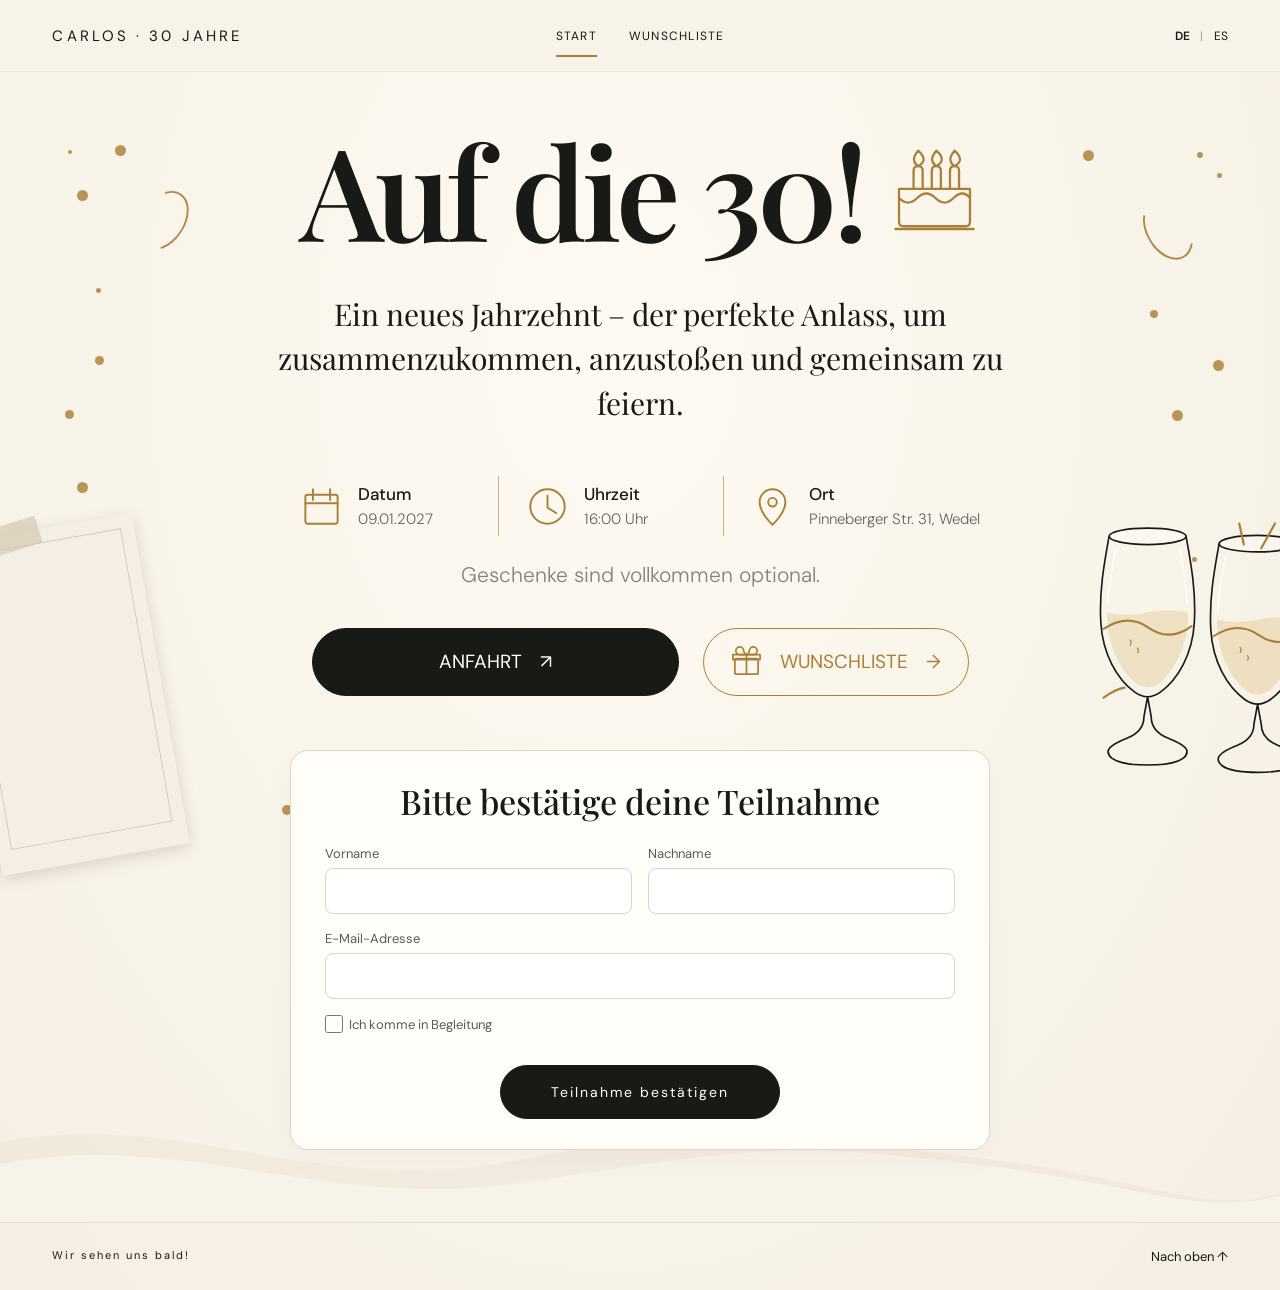
==== commit 3d3318a6: "New changes" ====
--- a/index.html
+++ b/index.html
@@ -40,10 +40,11 @@
         <div class="headline-row">
           <h1 data-i18n="headline">Auf die 30!</h1>
           <svg class="cake" viewBox="0 0 100 100" aria-label="Geburtstagstorte" role="img" data-i18n-aria-label="cakeAlt">
-            <g fill="none" stroke="currentColor" stroke-width="2.7" stroke-linecap="round" stroke-linejoin="round">
-              <path d="M22 48h56v32H22zM22 58q7 7 14 0t14 0t14 0t14 0"/>
-              <path d="M16 80h68M31 45V24q0-7 5-7t5 7v21M47 45V14q0-7 5-7t5 7v31M63 45V24q0-7 5-7t5 7v21"/>
-              <path d="M36 10q-6-5 0-9M52 1q-6-5 0-9M68 10q-6-5 0-9"/>
+            <g fill="none" stroke="currentColor" stroke-width="2.5" stroke-linecap="round" stroke-linejoin="round">
+              <path d="M11 45h78v36q0 5-5 5H16q-5 0-5-5zM11 55q10 10 20 0t20 0t20 0t18 0"/>
+              <path d="M7 89h86"/>
+              <path d="M27 45V25q0-5 5-5t5 5v20M47 45V25q0-5 5-5t5 5v20M67 45V25q0-5 5-5t5 5v20"/>
+              <path d="M32 20C24 14 28 8 32 3c7 6 9 12 0 17ZM52 20C44 14 48 8 52 3c7 6 9 12 0 17ZM72 20C64 14 68 8 72 3c7 6 9 12 0 17Z"/>
             </g>
           </svg>
         </div>
@@ -64,6 +65,8 @@
             <div><strong data-i18n="placeLabel">Ort</strong><span>Pinneberger Str. 31, Wedel</span></div>
           </div>
         </div>
+
+        <p class="optional" data-i18n="giftsOptional">Los regalos son completamente opcionales.</p>
 
         <div class="actions">
           <a class="button primary" href="https://www.google.com/maps/search/?api=1&amp;query=Pinneberger+Str.+31%2C+Wedel" target="_blank" rel="noopener noreferrer"><span data-i18n="directions">ANFAHRT</span> <span>↗</span></a>
@@ -93,13 +96,27 @@
 
       <div class="photo-frame" aria-hidden="true"><img src="assets/dinner-photo.jpg" alt=""></div>
 
-      <svg class="champagne" viewBox="0 0 210 300" aria-hidden="true">
-        <g fill="none" stroke="#171713" stroke-width="2" stroke-linecap="round" stroke-linejoin="round">
-          <path d="M54 45 91 58 72 127q-5 20-20 32l-14 16q-4 5 3 7l48 8q8 0 4-6l-15-21q-9-13-5-30z"/><path d="M47 102q18 13 39 8" stroke="#aa833e" stroke-width="2.5"/>
-          <path d="M130 84 168 81 170 153q0 21-12 37l-11 17q-3 6 4 7l39-2q7-1 3-7l-12-17q-8-13-7-33z"/><path d="M131 130q18 11 39 5" stroke="#aa833e" stroke-width="2.5"/>
-          <path d="M104 29l-4-20M122 34l14-25M139 43l16-7" stroke="#aa833e" stroke-width="2.2"/>
+      <svg class="champagne" viewBox="0 0 240 300" aria-hidden="true">
+        <!-- Rounded goblets inspired by the reference, in the site's ink and champagne palette. -->
+        <g transform="translate(5 0)" stroke-linecap="round" stroke-linejoin="round">
+          <path d="M16 115Q39 120 60 115Q81 110 104 115C105 148 91 177 72 193Q60 200 48 193C29 177 15 148 16 115Z" fill="#d7b366" fill-opacity=".3"/>
+          <path d="M18 32C13 60 7 91 9 126C11 161 27 188 46 202Q53 207 60 207L64 229C64 240 70 247 82 252C102 260 108 266 99 274C86 284 34 284 21 274C12 266 18 260 38 252C50 247 56 240 56 229L60 207Q67 207 74 202C93 188 109 161 111 126C113 91 107 60 102 32" fill="none" stroke="#191915" stroke-width="1.8"/>
+          <ellipse cx="60" cy="32" rx="42" ry="9" fill="#fffdf8" fill-opacity=".32" stroke="#191915" stroke-width="1.8"/>
+          <path d="M12 133Q38 116 60 131Q84 148 108 130" fill="none" stroke="#a98038" stroke-width="2.2"/>
+          <path d="M25 47C20 72 17 96 17 107M95 47C100 72 103 96 103 107" fill="none" stroke="#fffdf8" stroke-width="2" opacity=".9"/>
+          <path d="M41 145q2 3 0 6m8 3q2 3 0 5" fill="none" stroke="#a98038" stroke-width="1.2"/>
         </g>
-        <g fill="#b28a45"><ellipse cx="64" cy="125" rx="1.8" ry="2.5"/><ellipse cx="73" cy="115" rx="1.5" ry="2"/><ellipse cx="151" cy="149" rx="1.8" ry="2.5"/></g>
+        <g transform="translate(125 8)" stroke-linecap="round" stroke-linejoin="round">
+          <path d="M16 115Q39 120 60 115Q81 110 104 115C105 148 91 177 72 193Q60 200 48 193C29 177 15 148 16 115Z" fill="#d7b366" fill-opacity=".3"/>
+          <path d="M18 32C13 60 7 91 9 126C11 161 27 188 46 202Q53 207 60 207L64 229C64 240 70 247 82 252C102 260 108 266 99 274C86 284 34 284 21 274C12 266 18 260 38 252C50 247 56 240 56 229L60 207Q67 207 74 202C93 188 109 161 111 126C113 91 107 60 102 32" fill="none" stroke="#191915" stroke-width="1.8"/>
+          <ellipse cx="60" cy="32" rx="42" ry="9" fill="#fffdf8" fill-opacity=".32" stroke="#191915" stroke-width="1.8"/>
+          <path d="M12 133Q38 116 60 131Q84 148 108 130" fill="none" stroke="#a98038" stroke-width="2.2"/>
+          <path d="M25 47C20 72 17 96 17 107M95 47C100 72 103 96 103 107" fill="none" stroke="#fffdf8" stroke-width="2" opacity=".9"/>
+          <path d="M41 145q2 3 0 6m8 3q2 3 0 5" fill="none" stroke="#a98038" stroke-width="1.2"/>
+        </g>
+        <g fill="none" stroke="#a98038" stroke-width="2.4" stroke-linecap="round">
+          <path d="m170 41-5-23m24 27 15-27m7 49 18-7M17 208q12-9 23-11"/>
+        </g>
       </svg>
 
       <svg class="wave" viewBox="0 0 1440 120" preserveAspectRatio="none" aria-hidden="true"><path d="M0 40C220 5 350 100 590 57S900 35 1100 56s245 56 340 36V120H0Z" fill="#e9dfcf" opacity=".42"/><path d="M0 62C220 25 360 115 610 78s310-35 500-14 230 50 330 30v26H0Z" fill="#f8f3e9"/></svg>
@@ -110,7 +127,7 @@
         <h1 id="wishlist-title" data-i18n="wishlistTitle">Eine kleine Wunschliste</h1>
         <div class="wishlist-lead">
           <p data-i18n="wishlistLead1">Geschenke sind absolut kein Muss, aber ich freue mich natürlich immer sehr darüber und nehme sie mit großer Freude entgegen.</p>
-          <p data-i18n="wishlistLead2">Wenn du mir eine Freude machen möchtest, aber nicht genau weißt, was du schenken sollst, habe ich diese kleine Liste mit ein paar Ideen zusammengestellt, die mir gefallen könnten. Du musst dich natürlich nicht daran halten! Über jedes Geschenk, das dir einfällt, freue ich mich – die Liste soll dir nur eine kleine Hilfe sein, falls du eine brauchst.</p>
+          <p data-i18n="wishlistLead2">Falls du mir etwas schenken möchtest und noch keine Idee hast, findest du hier ein paar Vorschläge. Natürlich kannst du mich auch mit etwas anderem überraschen.</p>
           <p data-i18n="wishlistLead3">Und vor allem zählt, dass wir gemeinsam eine schöne Zeit verbringen, die Feier genießen und schöne Erinnerungen schaffen. Ein Geschenk ist dabei nicht das Wichtigste.</p>
         </div>
       </div>
--- a/css/styles.css
+++ b/css/styles.css
@@ -15,12 +15,12 @@
 .languages button.selected{font-weight:600}.languages span{color:#b4a38b}
 .menu-toggle{display:none}
 .hero{position:relative;min-height:930px;overflow:hidden;isolation:isolate}
-.hero-copy{position:relative;z-index:2;text-align:center;padding:20px 24px 0;margin:0 auto;max-width:900px}
-.headline-row{display:flex;align-items:center;justify-content:center;gap:25px}
+.hero-copy{position:relative;z-index:2;text-align:center;padding:62px 24px 0;margin:0 auto;max-width:900px}
+.headline-row{position:relative;top:-10px;display:flex;align-items:center;justify-content:center;gap:25px}
 h1{font-family:var(--serif);font-weight:600;font-size:clamp(76px,10vw,132px);line-height:1.03;letter-spacing:-5px;margin:0}
 .cake{width:91px;height:91px;color:var(--gold);flex-shrink:0;margin-top:8px}
 .subtitle{font-family:var(--serif);font-size:30px;line-height:1.48;margin:26px auto 51px;max-width:800px}
-.event-info{display:flex;align-items:center;justify-content:center;margin:0 auto 55px;max-width:680px}
+.event-info{display:flex;align-items:center;justify-content:center;margin:0 auto 24px;max-width:680px}
 .info-item{display:flex;align-items:center;text-align:left;gap:15px;flex:1;padding:4px 27px;border-right:1px solid #c8b18b;min-height:60px}
 .info-item:first-child{padding-left:0}.info-item:last-child{border:0;padding-right:0}
 .info-item svg{width:43px;height:43px;color:var(--gold);flex-shrink:0}
@@ -38,7 +38,7 @@
 .photo-frame{position:absolute;z-index:1;left:-28px;top:455px;width:190px;height:335px;background:#f4eee4;padding:13px 13px 24px;transform:rotate(-10deg);box-shadow:0 4px 16px #59462b30}
 .photo-frame:before{content:"";position:absolute;top:-10px;left:26px;width:70px;height:28px;background:#d6c8aeaa;transform:rotate(-7deg)}
 .photo-frame img{width:100%;height:100%;object-fit:cover;display:block;filter:sepia(.12) contrast(1.03)}
-.champagne{position:absolute;right:-14px;top:435px;width:205px;height:300px;z-index:1}
+.champagne{position:absolute;right:-28px;top:435px;width:220px;height:275px;z-index:1}
 .wave{position:absolute;z-index:0;bottom:0;left:0;width:100%;height:120px}
 .confetti{position:absolute;inset:0;z-index:0;pointer-events:none}
 .dot{position:absolute;display:block;width:7px;height:7px;background:#b28a45;border-radius:50%;opacity:.9}
@@ -50,7 +50,7 @@
 .gold-line{display:block;width:66px;height:2px;background:var(--gold);margin:24px auto 25px}
 .important-text{font-family:var(--serif);font-size:24px;line-height:1.45;margin:0 auto 24px}
 .heart{font-family:var(--sans)}
-.optional{font-size:21px;color:var(--muted);font-weight:300;margin:0}
+.optional{font-family:var(--sans);font-size:21px;line-height:1.5;color:var(--muted);font-weight:300;margin:0 auto 36px;text-align:center}
 .faq{max-width:892px;margin:0 auto 65px;padding:0 0}
 .faq details{border:1px solid #e2d6c3;border-radius:13px;overflow:hidden}
 .faq summary{list-style:none;cursor:pointer;display:flex;align-items:center;gap:34px;padding:24px 35px;min-height:106px}
@@ -70,7 +70,7 @@
 .celebration>p:last-child{color:var(--muted)}
 footer{display:flex;justify-content:space-between;padding:25px 4.1%;font-size:11px;letter-spacing:2px;border-top:1px solid #e7dccb}
 footer a{letter-spacing:0;font-size:13px}
-@media(min-width:1200px){.hero-copy{padding-top:105px}.hero{min-height:930px}}
+@media(min-width:1200px){.hero-copy{padding-top:62px}.hero{min-height:930px}}
 @media(max-width:760px){
  .header{height:66px;grid-template-columns:1fr auto auto;gap:16px;padding:0 20px}
  .wordmark{font-size:12px;letter-spacing:2px}
@@ -79,14 +79,14 @@
  .nav.open{display:flex}.nav a{height:44px}.nav a.active:after{bottom:3px}
  .languages{grid-column:3;grid-row:1;font-size:11px}
  .hero{min-height:790px}
- .hero-copy{padding:20px 17px 0}
+ .hero-copy{padding:52px 17px 0}
  .eyebrow{font-size:12px;letter-spacing:3px;margin-bottom:25px}
  .headline-row{gap:8px}
  h1{font-size:clamp(52px,12vw,82px);letter-spacing:-2.8px}
  .cake{width:49px;height:58px}
  .subtitle{font-size:19px;line-height:1.5;margin:22px auto 34px}
  .desktop{display:none}
- .event-info{max-width:450px;margin-bottom:32px}
+ .event-info{max-width:450px;margin-bottom:20px}
  .info-item{padding:3px 10px;gap:7px;min-height:54px}
  .info-item:first-child{padding-left:0}.info-item:last-child{padding-right:0}
  .info-item svg{width:29px;height:29px}
@@ -96,14 +96,14 @@
  .button.primary{justify-content:space-between}
  .button.secondary{justify-content:center}
  .photo-frame{left:-39px;top:540px;width:120px;height:205px;padding:8px 8px 16px}
- .champagne{width:120px;height:190px;top:550px;right:-30px}
+ .champagne{width:150px;height:188px;top:550px;right:-30px}
  .wave{height:72px}
  .d15{top:670px}.d16{top:690px}
  .important{padding:18px 18px 32px}
  .important h2{font-size:37px}
  .gold-line{margin:19px auto 21px}
  .important-text{font-size:18px;line-height:1.55}
- .optional{font-size:15px}
+ .optional{font-size:15px;margin-bottom:28px}
  .faq{margin:0 18px 45px}
  .faq summary{padding:18px 16px;gap:14px;min-height:88px}
  .question-mark{width:35px;height:35px;font-size:24px}
@@ -203,7 +203,7 @@
 .rsvp{max-width:700px;margin:54px auto 72px;padding:30px 34px;border:1px solid #e2d6c3;border-radius:18px;background:#fffdf8;text-align:left;box-shadow:0 10px 30px #32271408}
 .rsvp h2{margin:0;text-align:center;font:500 clamp(25px,3vw,34px)/1.2 var(--serif)}
 .rsvp>p{margin:10px 0 24px;text-align:center;color:var(--muted)}
-.rsvp-form{display:grid;grid-template-columns:1fr 1fr;gap:16px}
+.rsvp-form{display:grid;grid-template-columns:1fr 1fr;gap:16px;margin-top:24px}
 .rsvp-form label{display:grid;gap:6px;font-size:13px;color:#5f5b53}
 .rsvp-email{grid-column:1/-1}
 .rsvp-companion-toggle{grid-column:1/-1;display:flex!important;align-items:center;gap:10px;cursor:pointer}
